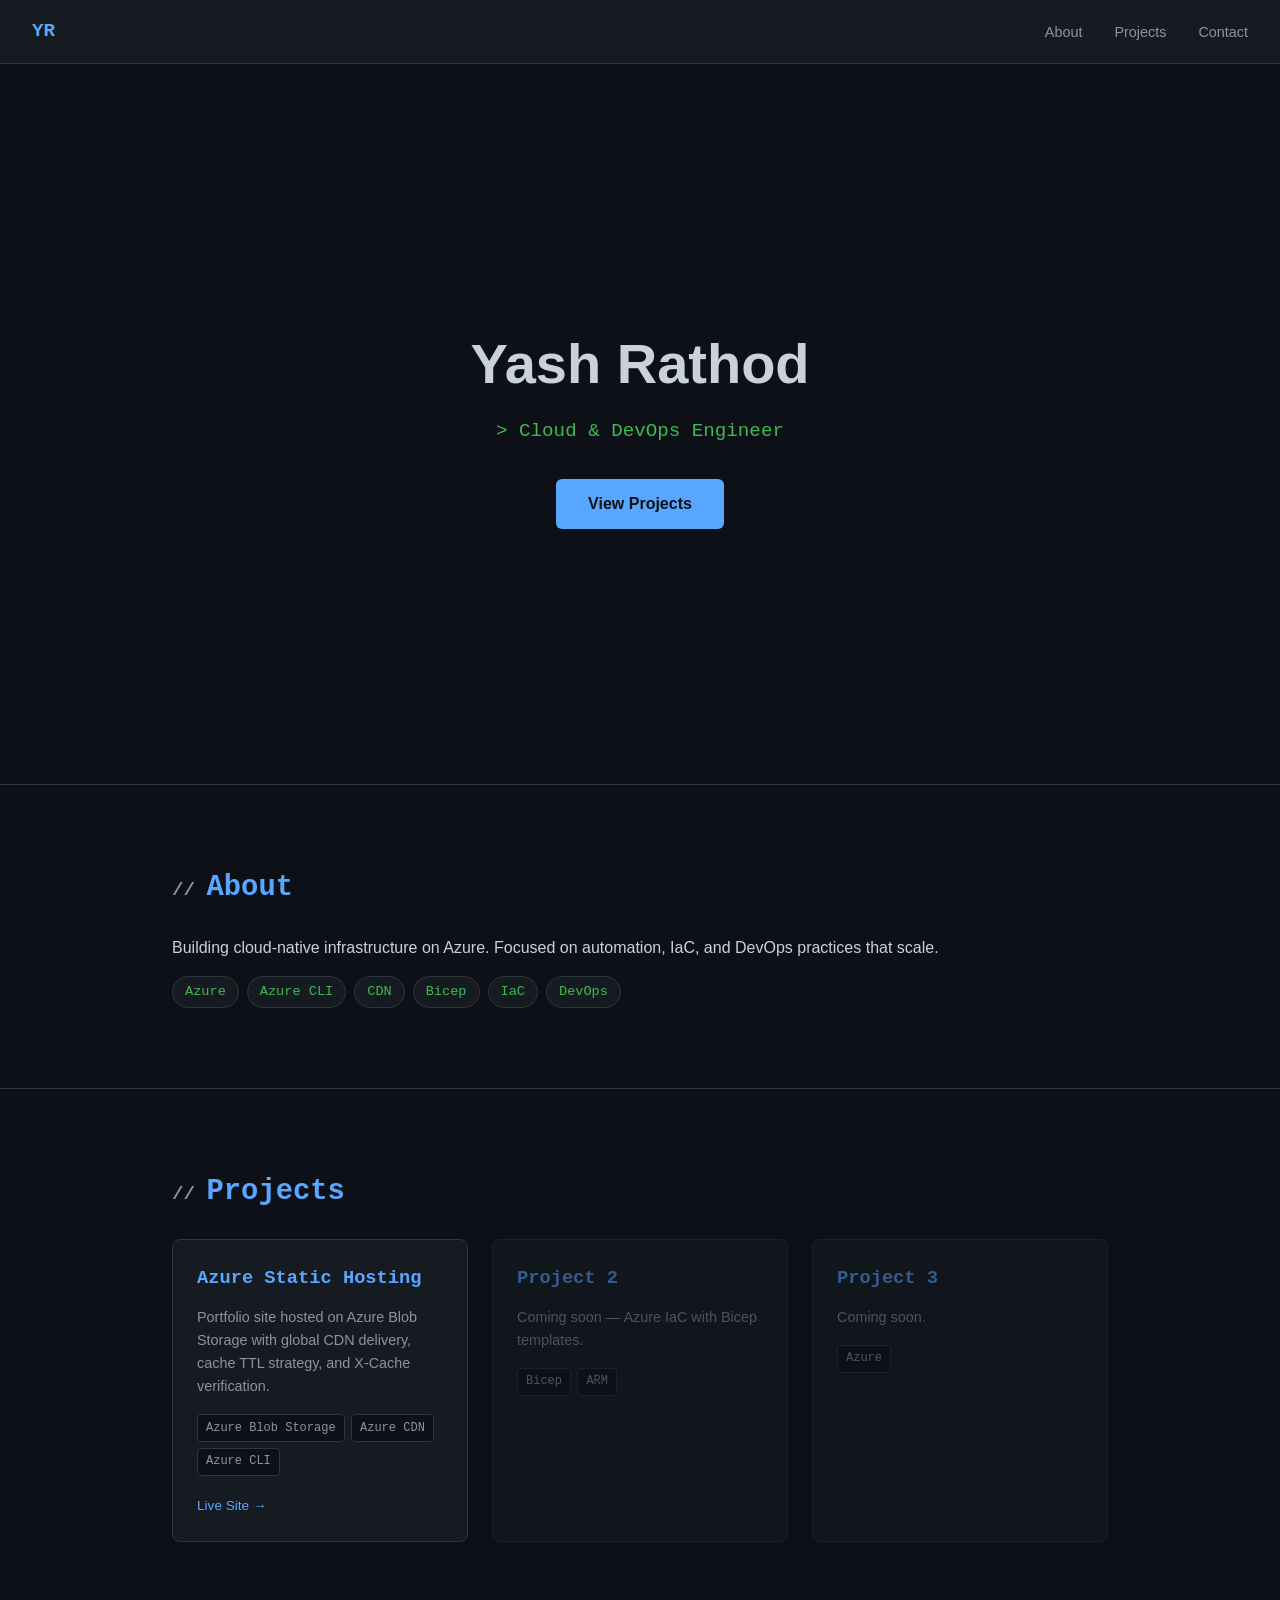
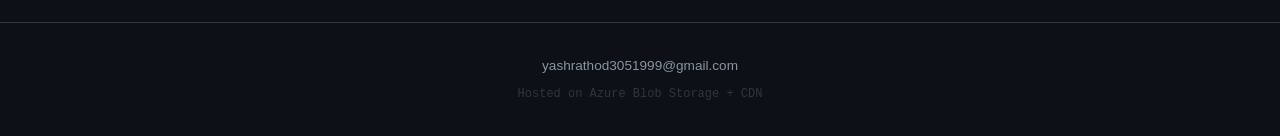
==== site/index.html @ e33b893b "feat: add portfolio HTML and dark theme CSS" ====
<!DOCTYPE html>
<html lang="en">

<head>
    <meta charset="UTF-8">
    <meta name="viewport" content="width=device-width, initial-scale=1.0">
    <title>Yash Rathod — Cloud &amp; DevOps Engineer</title>
    <link rel="stylesheet" href="styles.css">
</head>

<body>

    <nav class="navbar">
        <div class="nav-brand">YR</div>
        <ul class="nav-links">
            <li><a href="#about">About</a></li>
            <li><a href="#projects">Projects</a></li>
            <li><a href="#contact">Contact</a></li>
        </ul>
    </nav>

    <section class="hero">
        <div class="hero-content">
            <h1>Yash Rathod</h1>
            <p class="hero-title">Cloud &amp; DevOps Engineer</p>
            <a href="#projects" class="cta-btn">View Projects</a>
        </div>
    </section>

    <section class="about" id="about">
        <div class="container">
            <h2>About</h2>
            <p>Building cloud-native infrastructure on Azure. Focused on automation, IaC, and DevOps practices that
                scale.</p>
            <div class="skills">
                <span class="skill-tag">Azure</span>
                <span class="skill-tag">Azure CLI</span>
                <span class="skill-tag">CDN</span>
                <span class="skill-tag">Bicep</span>
                <span class="skill-tag">IaC</span>
                <span class="skill-tag">DevOps</span>
            </div>
        </div>
    </section>

    <section class="projects" id="projects">
        <div class="container">
            <h2>Projects</h2>
            <div class="project-grid">

                <div class="project-card">
                    <h3>Azure Static Hosting</h3>
                    <p>Portfolio site hosted on Azure Blob Storage with global CDN delivery, cache TTL strategy, and
                        X-Cache verification.</p>
                    <div class="project-tags">
                        <span>Azure Blob Storage</span>
                        <span>Azure CDN</span>
                        <span>Azure CLI</span>
                    </div>
                    <a href="#" class="project-link" id="live-link">Live Site →</a>
                </div>

                <div class="project-card placeholder">
                    <h3>Project 2</h3>
                    <p>Coming soon — Azure IaC with Bicep templates.</p>
                    <div class="project-tags">
                        <span>Bicep</span>
                        <span>ARM</span>
                    </div>
                </div>

                <div class="project-card placeholder">
                    <h3>Project 3</h3>
                    <p>Coming soon.</p>
                    <div class="project-tags">
                        <span>Azure</span>
                    </div>
                </div>

            </div>
        </div>
    </section>

    <footer id="contact">
        <div class="container">
            <p>yashrathod3051999@gmail.com</p>
            <p class="footer-note">Hosted on Azure Blob Storage + CDN</p>
        </div>
    </footer>

</body>

</html>
---- site/styles.css ----
:root {
    --bg: #0d1117;
    --surface: #161b22;
    --border: #30363d;
    --text: #c9d1d9;
    --text-muted: #8b949e;
    --accent: #58a6ff;
    --accent-green: #3fb950;
    --mono: 'Courier New', monospace;
}

* {
    margin: 0;
    padding: 0;
    box-sizing: border-box;
}

body {
    background: var(--bg);
    color: var(--text);
    font-family: -apple-system, BlinkMacSystemFont, 'Segoe UI', sans-serif;
    line-height: 1.6;
}

/* ── Navbar ─────────────────────────────────── */
.navbar {
    display: flex;
    justify-content: space-between;
    align-items: center;
    padding: 1rem 2rem;
    background: var(--surface);
    border-bottom: 1px solid var(--border);
    position: sticky;
    top: 0;
    z-index: 100;
}

.nav-brand {
    font-family: var(--mono);
    font-size: 1.2rem;
    color: var(--accent);
    font-weight: bold;
}

.nav-links {
    list-style: none;
    display: flex;
    gap: 2rem;
}

.nav-links a {
    color: var(--text-muted);
    text-decoration: none;
    font-size: 0.9rem;
    transition: color 0.2s;
}

.nav-links a:hover {
    color: var(--accent);
}

/* ── Hero ───────────────────────────────────── */
.hero {
    min-height: 80vh;
    display: flex;
    align-items: center;
    justify-content: center;
    text-align: center;
    padding: 4rem 2rem;
}

.hero h1 {
    font-size: 3.5rem;
    font-weight: 700;
    margin-bottom: 0.5rem;
}

.hero-title {
    font-family: var(--mono);
    color: var(--accent-green);
    font-size: 1.2rem;
    margin-bottom: 2rem;
}

.hero-title::before {
    content: '> ';
}

.cta-btn {
    display: inline-block;
    padding: 0.75rem 2rem;
    background: var(--accent);
    color: var(--bg);
    text-decoration: none;
    border-radius: 6px;
    font-weight: 600;
    transition: opacity 0.2s;
}

.cta-btn:hover {
    opacity: 0.85;
}

/* ── Sections ───────────────────────────────── */
.container {
    max-width: 1000px;
    margin: 0 auto;
    padding: 0 2rem;
}

.about,
.projects {
    padding: 5rem 0;
    border-top: 1px solid var(--border);
}

h2 {
    font-size: 1.8rem;
    margin-bottom: 1.5rem;
    font-family: var(--mono);
    color: var(--accent);
}

h2::before {
    content: '// ';
    color: var(--text-muted);
    font-size: 1.2rem;
}

/* ── Skills ─────────────────────────────────── */
.skills {
    display: flex;
    flex-wrap: wrap;
    gap: 0.5rem;
    margin-top: 1rem;
}

.skill-tag {
    padding: 0.25rem 0.75rem;
    background: var(--surface);
    border: 1px solid var(--border);
    border-radius: 20px;
    font-size: 0.85rem;
    font-family: var(--mono);
    color: var(--accent-green);
}

/* ── Projects ───────────────────────────────── */
.project-grid {
    display: grid;
    grid-template-columns: repeat(auto-fit, minmax(280px, 1fr));
    gap: 1.5rem;
    margin-top: 1rem;
}

.project-card {
    background: var(--surface);
    border: 1px solid var(--border);
    border-radius: 8px;
    padding: 1.5rem;
    transition: border-color 0.2s;
}

.project-card:hover {
    border-color: var(--accent);
}

.project-card.placeholder {
    opacity: 0.5;
}

.project-card h3 {
    font-family: var(--mono);
    color: var(--accent);
    margin-bottom: 0.75rem;
}

.project-card p {
    color: var(--text-muted);
    font-size: 0.9rem;
    margin-bottom: 1rem;
}

.project-tags {
    display: flex;
    flex-wrap: wrap;
    gap: 0.4rem;
    margin-bottom: 1rem;
}

.project-tags span {
    font-size: 0.75rem;
    font-family: var(--mono);
    color: var(--text-muted);
    background: var(--bg);
    border: 1px solid var(--border);
    padding: 0.2rem 0.5rem;
    border-radius: 4px;
}

.project-link {
    color: var(--accent);
    text-decoration: none;
    font-size: 0.85rem;
}

.project-link:hover {
    text-decoration: underline;
}

/* ── Footer ─────────────────────────────────── */
footer {
    border-top: 1px solid var(--border);
    padding: 2rem 0;
    text-align: center;
    color: var(--text-muted);
    font-size: 0.85rem;
}

.footer-note {
    font-family: var(--mono);
    color: var(--border);
    margin-top: 0.5rem;
    font-size: 0.75rem;
}
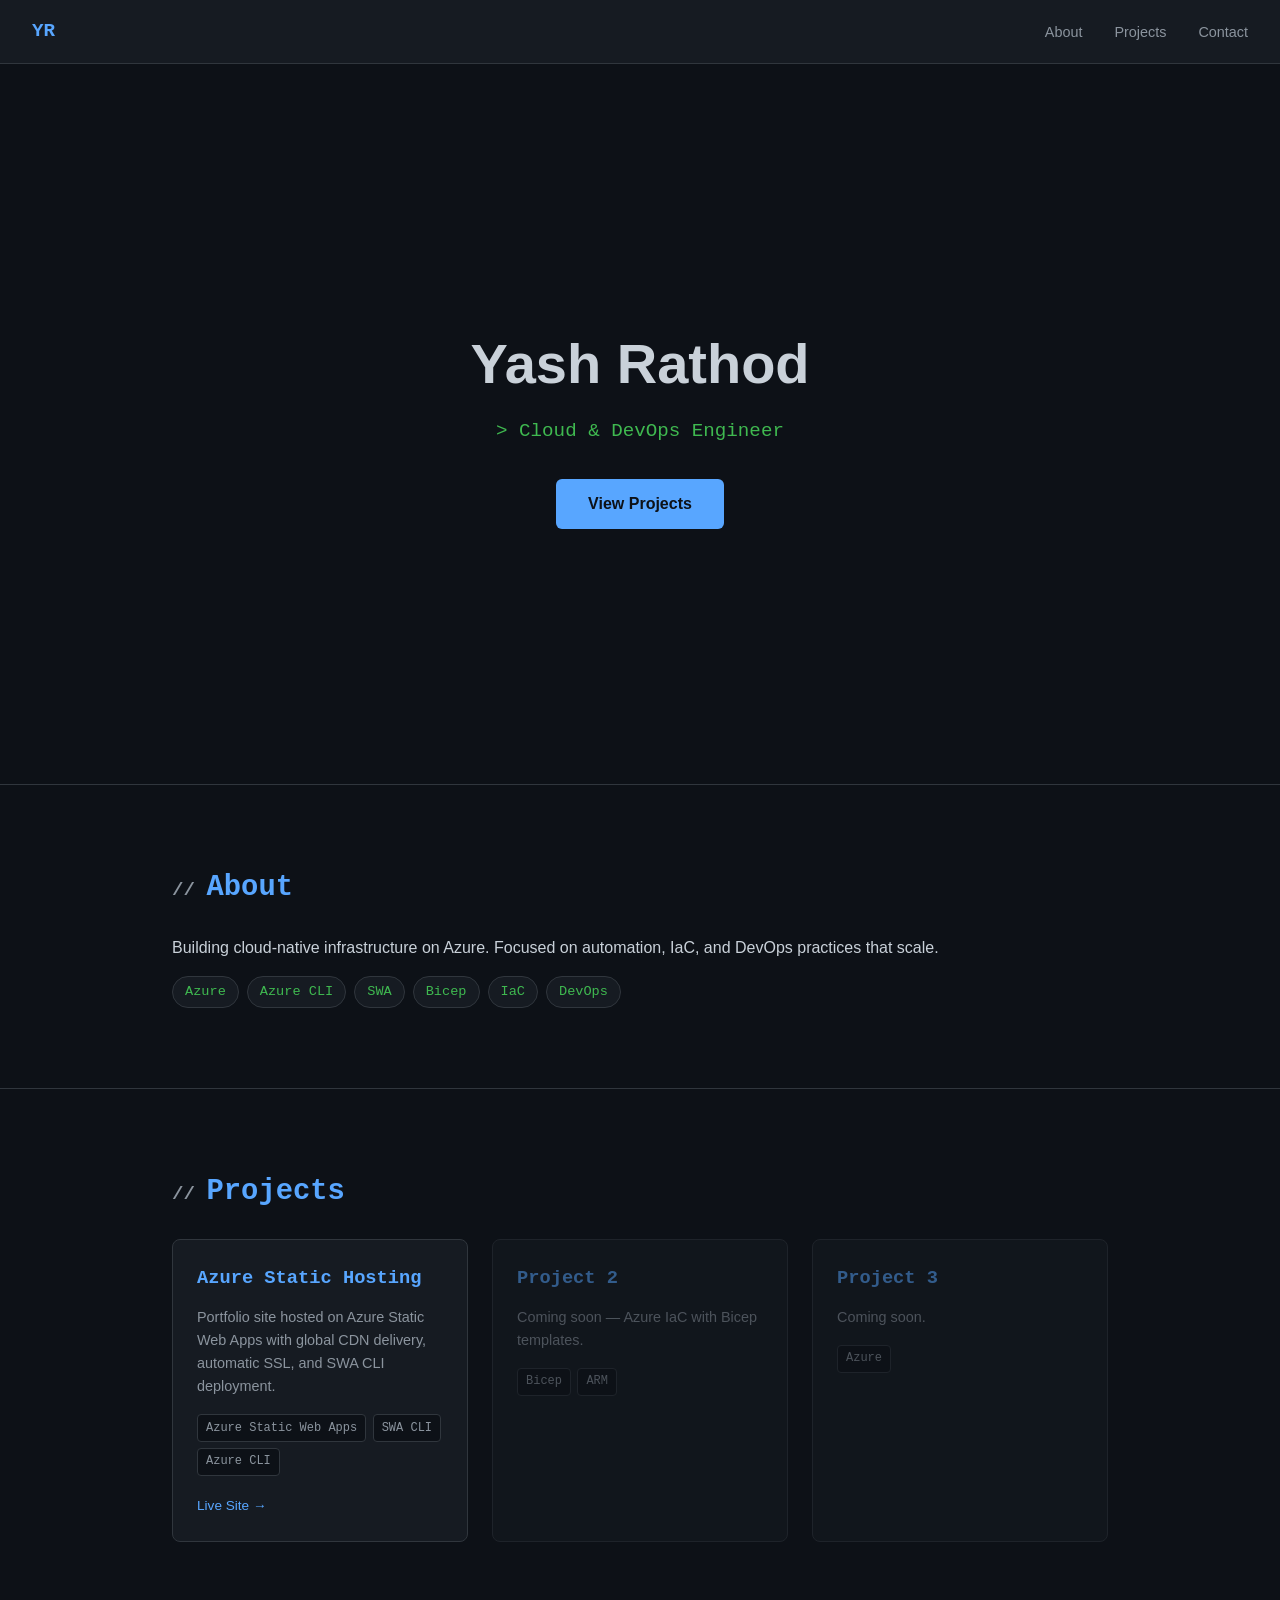
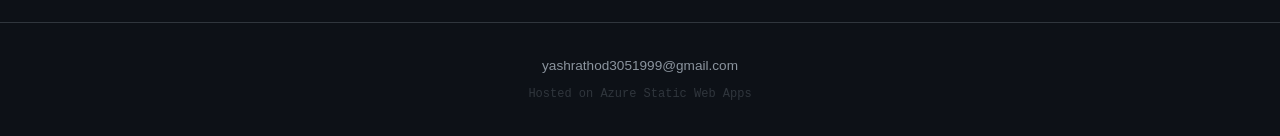
==== commit be3be87e: "feat: pivot to Azure Static Web Apps and update content" ====
--- a/site/index.html
+++ b/site/index.html
@@ -35,7 +35,7 @@
             <div class="skills">
                 <span class="skill-tag">Azure</span>
                 <span class="skill-tag">Azure CLI</span>
-                <span class="skill-tag">CDN</span>
+                <span class="skill-tag">SWA</span>
                 <span class="skill-tag">Bicep</span>
                 <span class="skill-tag">IaC</span>
                 <span class="skill-tag">DevOps</span>
@@ -50,14 +50,13 @@
 
                 <div class="project-card">
                     <h3>Azure Static Hosting</h3>
-                    <p>Portfolio site hosted on Azure Blob Storage with global CDN delivery, cache TTL strategy, and
-                        X-Cache verification.</p>
+                    <p>Portfolio site hosted on Azure Static Web Apps with global CDN delivery, automatic SSL, and SWA CLI deployment.</p>
                     <div class="project-tags">
-                        <span>Azure Blob Storage</span>
-                        <span>Azure CDN</span>
+                        <span>Azure Static Web Apps</span>
+                        <span>SWA CLI</span>
                         <span>Azure CLI</span>
                     </div>
-                    <a href="#" class="project-link" id="live-link">Live Site →</a>
+                    <a href="https://kind-bush-05ab5de0f.7.azurestaticapps.net" class="project-link" id="live-link">Live Site →</a>
                 </div>
 
                 <div class="project-card placeholder">
@@ -84,7 +83,7 @@
     <footer id="contact">
         <div class="container">
             <p>yashrathod3051999@gmail.com</p>
-            <p class="footer-note">Hosted on Azure Blob Storage + CDN</p>
+            <p class="footer-note">Hosted on Azure Static Web Apps</p>
         </div>
     </footer>
 
